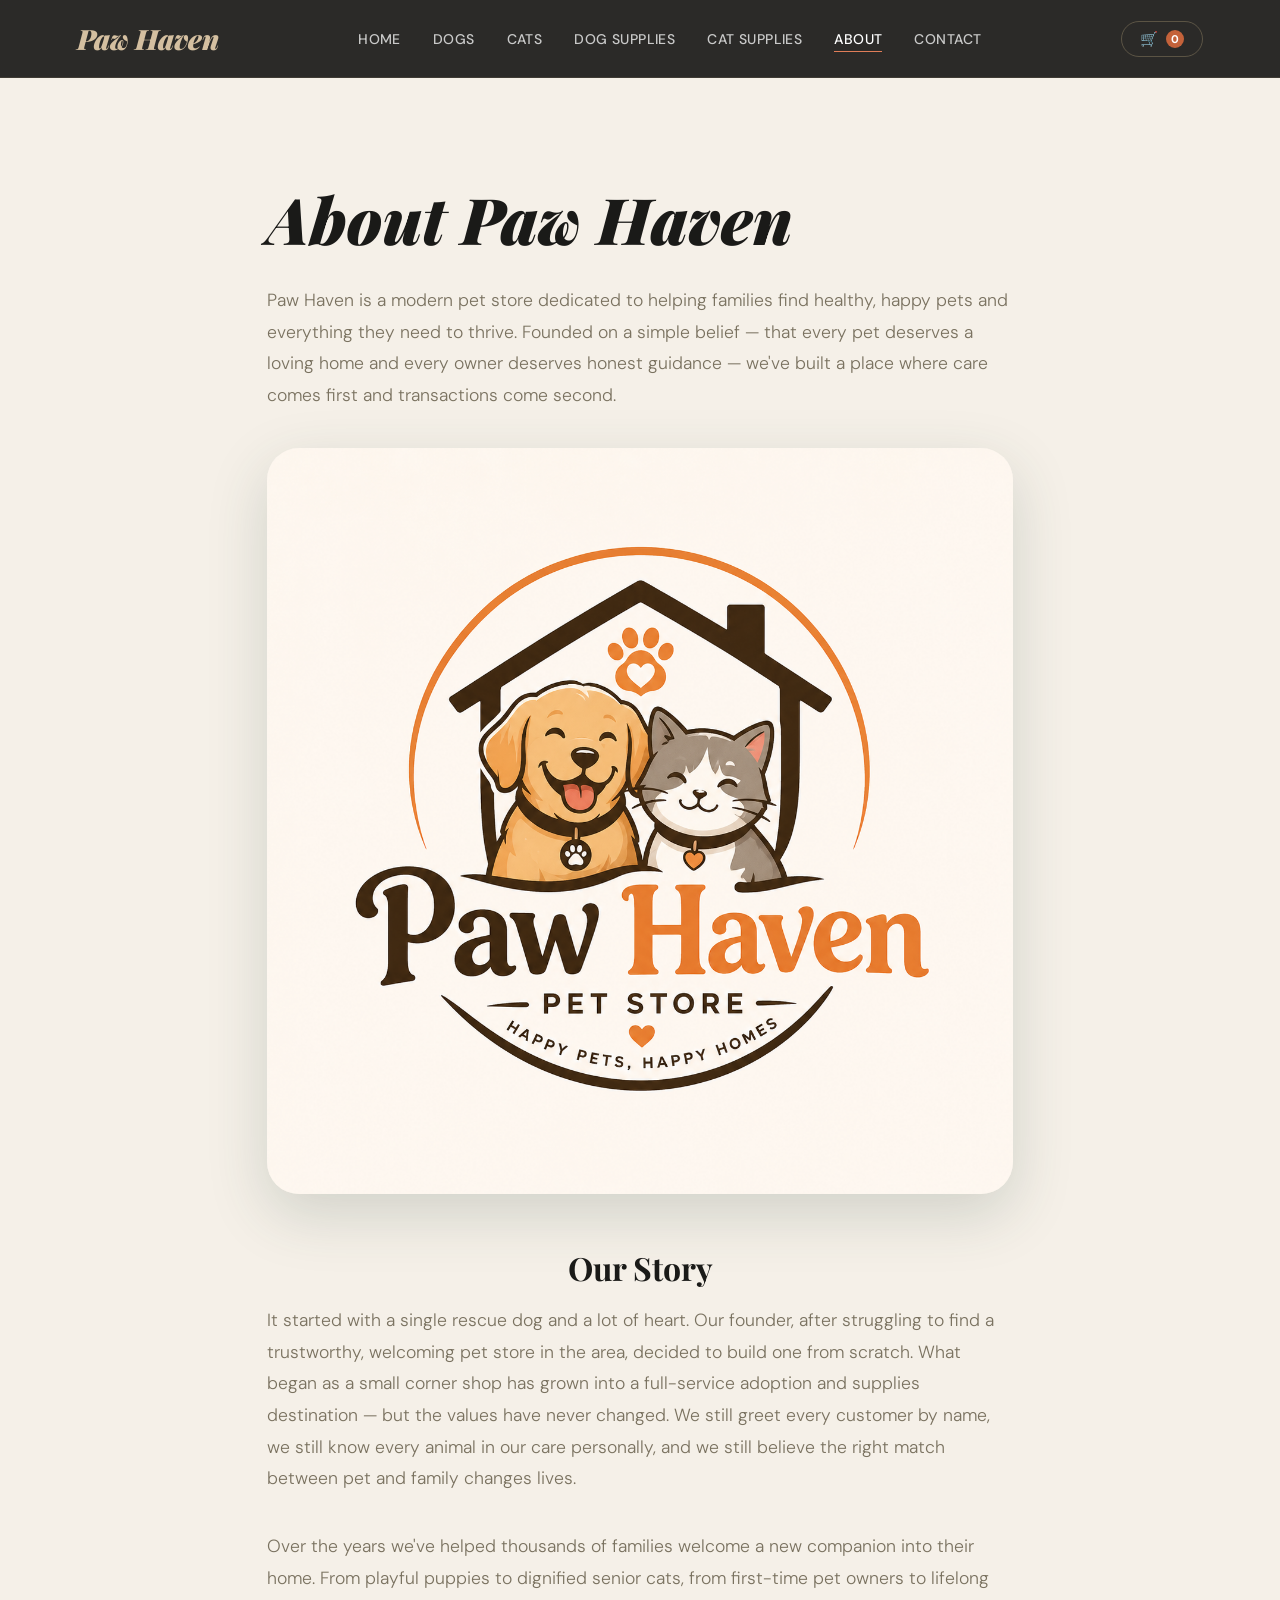
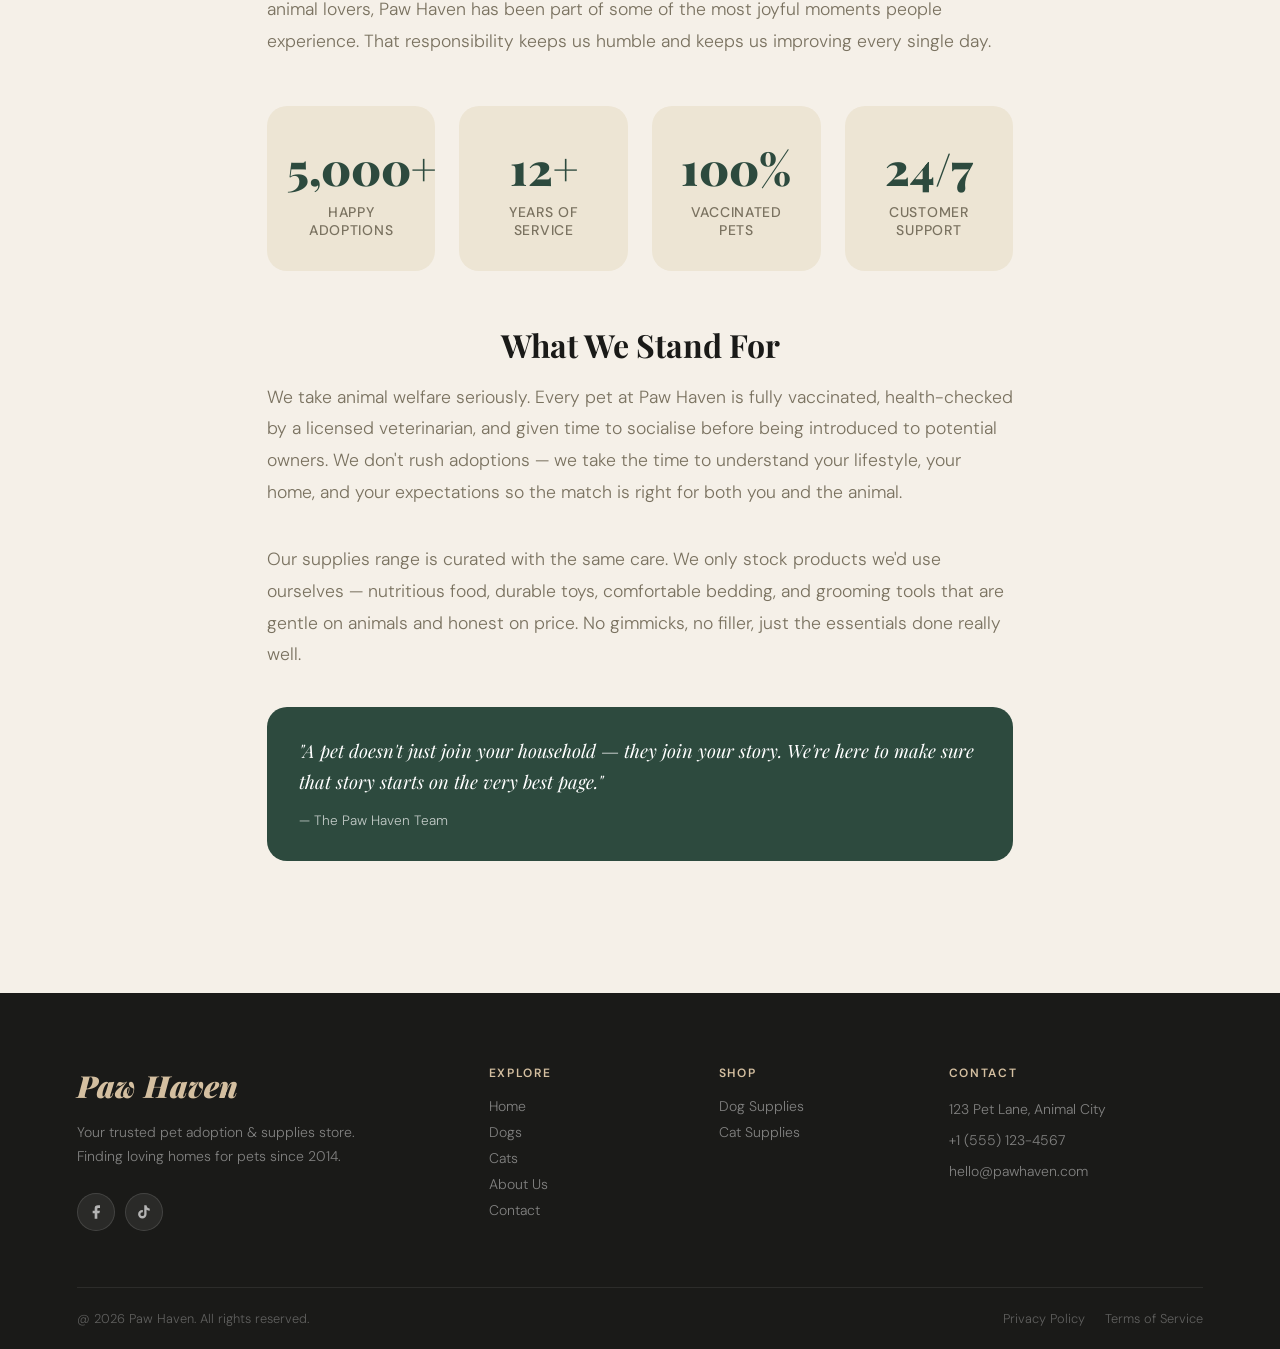
==== about.html @ 6158c5a2 "first update on file" ====
<!DOCTYPE html>
<html lang="en">
<head>
  <meta charset="UTF-8">
  <meta name="viewport" content="width=device-width, initial-scale=1.0">
  <title>Paw Haven</title>

  <!-- CSS -->
  <link rel="stylesheet" href="style.css">
</head>
<body>

  <!-- HEADER -->
  <header>
        <nav class="navbar">
      <a href="index.html" class="logo">Paw Haven</a>
      <ul class="nav-links">
        <li><a href="index.html">Home</a></li>
        <li><a href="dogs.html">Dogs</a></li>
        <li><a href="cats.html">Cats</a></li>
        <li><a href="dog-supplies.html">Dog Supplies</a></li>
        <li><a href="cat-supplies.html">Cat Supplies</a></li>
        <li><a href="about.html" class="active">About</a></li>
        <li><a href="contact.html">Contact</a></li>
      </ul>
      <div class="cart">
        &#x1F6D2; <span id="cart-count">0</span>
      </div>
      <div class="hamburger">&#9776;</div>
    </nav>
  </header>
  <main>
  <section class="about">

    <h1>About Paw Haven</h1>

    <p>
      Paw Haven is a modern pet store dedicated to helping families find healthy, happy pets
      and everything they need to thrive. Founded on a simple belief — that every pet deserves
      a loving home and every owner deserves honest guidance — we've built a place where care
      comes first and transactions come second.
    </p>

    <img src="/images/pic38.png" alt="Paw Haven store and pets">

    <h2 style="font-family:var(--font-display);font-size:2rem;font-weight:700;margin:52px 0 16px;color:var(--charcoal);">Our Story</h2>
    <p>
      It started with a single rescue dog and a lot of heart. Our founder, after struggling to
      find a trustworthy, welcoming pet store in the area, decided to build one from scratch.
      What began as a small corner shop has grown into a full-service adoption and supplies
      destination — but the values have never changed. We still greet every customer by name,
      we still know every animal in our care personally, and we still believe the right match
      between pet and family changes lives.
    </p>

    <p>
      Over the years we've helped thousands of families welcome a new companion into their home.
      From playful puppies to dignified senior cats, from first-time pet owners to lifelong
      animal lovers, Paw Haven has been part of some of the most joyful moments people
      experience. That responsibility keeps us humble and keeps us improving every single day.
    </p>

    <!-- STATS STRIP -->
    <div style="display:grid;grid-template-columns:repeat(auto-fit,minmax(160px,1fr));gap:24px;margin:48px 0;text-align:center;">
      <div style="background:var(--cream-dark);border-radius:var(--radius-md);padding:32px 20px;">
        <div style="font-family:var(--font-display);font-size:2.8rem;font-weight:900;color:var(--forest);">5,000+</div>
        <div style="font-size:.875rem;color:var(--muted);margin-top:6px;font-weight:500;letter-spacing:.05em;text-transform:uppercase;">Happy Adoptions</div>
      </div>
      <div style="background:var(--cream-dark);border-radius:var(--radius-md);padding:32px 20px;">
        <div style="font-family:var(--font-display);font-size:2.8rem;font-weight:900;color:var(--forest);">12+</div>
        <div style="font-size:.875rem;color:var(--muted);margin-top:6px;font-weight:500;letter-spacing:.05em;text-transform:uppercase;">Years of Service</div>
      </div>
      <div style="background:var(--cream-dark);border-radius:var(--radius-md);padding:32px 20px;">
        <div style="font-family:var(--font-display);font-size:2.8rem;font-weight:900;color:var(--forest);">100%</div>
        <div style="font-size:.875rem;color:var(--muted);margin-top:6px;font-weight:500;letter-spacing:.05em;text-transform:uppercase;">Vaccinated Pets</div>
      </div>
      <div style="background:var(--cream-dark);border-radius:var(--radius-md);padding:32px 20px;">
        <div style="font-family:var(--font-display);font-size:2.8rem;font-weight:900;color:var(--forest);">24/7</div>
        <div style="font-size:.875rem;color:var(--muted);margin-top:6px;font-weight:500;letter-spacing:.05em;text-transform:uppercase;">Customer Support</div>
      </div>
    </div>

    <h2 style="font-family:var(--font-display);font-size:2rem;font-weight:700;margin:52px 0 16px;color:var(--charcoal);">What We Stand For</h2>
    <p>
      We take animal welfare seriously. Every pet at Paw Haven is fully vaccinated, health-checked
      by a licensed veterinarian, and given time to socialise before being introduced to potential
      owners. We don't rush adoptions — we take the time to understand your lifestyle, your home,
      and your expectations so the match is right for both you and the animal.
    </p>

    <p>
      Our supplies range is curated with the same care. We only stock products we'd use ourselves —
      nutritious food, durable toys, comfortable bedding, and grooming tools that are gentle on
      animals and honest on price. No gimmicks, no filler, just the essentials done really well.
    </p>

    <p style="margin-top:36px;padding:28px 32px;background:var(--forest);color:white;border-radius:var(--radius-md);font-style:italic;font-family:var(--font-display);font-size:1.15rem;line-height:1.7;">
      "A pet doesn't just join your household — they join your story. We're here to make sure
      that story starts on the very best page."
      <br><span style="font-family:var(--font-body);font-size:.85rem;font-style:normal;opacity:.7;margin-top:12px;display:block;">— The Paw Haven Team</span>
    </p>

  </section>
  </main>

</section>
  <!-- FOOTER -->
  <footer>
    <div class="footer-container">
      <div class="footer-brand">
        <div class="footer-logo">Paw Haven</div>
        <p>Your trusted pet adoption & supplies store. Finding loving homes for pets since 2014.</p>
        <div class="footer-social">
          <a href="#" class="social-link" aria-label="Facebook">
            <svg viewBox="0 0 24 24" fill="currentColor">
              <path d="M18 2h-3a5 5 0 0 0-5 5v3H7v4h3v8h4v-8h3l1-4h-4V7a1 1 0 0 1 1-1h3z"/></svg>
          </a>

          <a href="#" class="social-link" aria-label="TikTok">
            <svg viewBox="0 0 24 24" fill="currentColor">
              <path d="M19.59 6.69a4.83 4.83 0 0 1-3.77-4.25V2h-3.45v13.67a2.89 2.89 0 0 1-2.88 2.5 2.89 
              2.89 0 0 1-2.89-2.89 2.89 2.89 0 0 1 2.89-2.89c.28 0 .54.04.79.1V9.01a6.32 6.32 0 0 0-.79-.05 
              6.34 6.34 0 0 0-6.34 6.34 6.34 6.34 0 0 0 6.34 6.34 6.34 6.34 0 0 0 6.33-6.34V8.69a8.17 8.17 0 
              0 0 4.78 1.52V6.75a4.85 4.85 0 0 1-1.01-.06z"/></svg>
          </a>
        </div>
      </div>
      <div class="footer-col">
        <h4>Explore</h4>
        <a href="index.html">Home</a>
        <a href="dogs.html">Dogs</a>
        <a href="cats.html">Cats</a>
        <a href="about.html">About Us</a>
        <a href="contact.html">Contact</a>
      </div>
      <div class="footer-col">
        <h4>Shop</h4>
        <a href="dog-supplies.html">Dog Supplies</a>
        <a href="cat-supplies.html">Cat Supplies</a>
      </div>
      <div class="footer-col">
        <h4>Contact</h4>
        <p class="footer-contact-item"> 123 Pet Lane, Animal City</p>
        <p class="footer-contact-item"> +1 (555) 123-4567</p>
        <p class="footer-contact-item"> hello@pawhaven.com</p>
      </div>
    </div>
    <div class="footer-bottom">
      <p>@ 2026 Paw Haven. All rights reserved.</p>
      <div class="footer-bottom-links">
        <a href="#">Privacy Policy</a>
        <a href="#">Terms of Service</a>
      </div>
    </div>
  </footer>

  <!-- BACK TO TOP -->
  <button id="topBtn">&#8593;</button>

  <!-- JS -->
  <script src="script.js"></script>

</body>
</html>
---- style.css ----
/* ================================================
   PAW HAVEN — Organic Luxury Redesign
   Aesthetic: Warm earthy tones, editorial serif,
   natural textures, smooth reveals
================================================ */

@import url('https://fonts.googleapis.com/css2?family=Playfair+Display:ital,wght@0,400;0,700;0,900;1,400;1,700&family=DM+Sans:ital,opsz,wght@0,9..40,300;0,9..40,400;0,9..40,500;1,9..40,300&display=swap');

/* ================================================
   ROOT TOKENS
================================================ */
:root {
  --cream:      #f5f0e8;
  --cream-dark: #ede5d4;
  --forest:     #2d4a3e;
  --forest-mid: #3d6455;
  --forest-lt:  #5a8a72;
  --terra:      #c4623a;
  --terra-lt:   #e07d58;
  --sand:       #b8a07a;
  --sand-lt:    #d4bfa0;
  --charcoal:   #1a1a18;
  --muted:      #7a7260;

  --font-display: 'Playfair Display', Georgia, serif;
  --font-body:    'DM Sans', 'Helvetica Neue', sans-serif;

  --radius-sm:  10px;
  --radius-md:  20px;
  --radius-lg:  32px;
  --radius-xl:  48px;

  --shadow-soft: 0 8px 40px rgba(45,74,62,.10);
  --shadow-card: 0 4px 24px rgba(26,26,24,.08);
  --shadow-lift: 0 20px 60px rgba(45,74,62,.18);

  --transition: .35s cubic-bezier(.25,.8,.25,1);
  --transition-fast: .2s ease;
}

/* ================================================
   RESET + BASE
================================================ */
*, *::before, *::after { margin:0; padding:0; box-sizing:border-box; }
html { scroll-behavior:smooth; font-size:16px; }

body {
  font-family: var(--font-body);
  background: var(--cream);
  color: var(--charcoal);
  overflow-x: hidden;
  display: flex;
  flex-direction: column;
  min-height: 100vh;
}

main { flex: 1; }
img { width:100%; display:block; }
a { text-decoration:none; color:inherit; }

/* ================================================
   HEADER + NAVBAR
================================================ */
header {
  position: fixed;
  top: 0; left: 0;
  width: 100%;
  z-index: 1000;
}

.navbar {
  display: flex;
  justify-content: space-between;
  align-items: center;
  padding: 20px 6%;
  background: rgba(26,26,24,.92);
  backdrop-filter: blur(16px) saturate(1.4);
  border-bottom: 1px solid rgba(180,160,122,.15);
  transition: var(--transition);
}

.navbar.scrolled {
  padding: 14px 6%;
  background: rgba(26,26,24,.98);
}

.logo {
  font-family: var(--font-display);
  font-size: 1.75rem;
  font-weight: 900;
  font-style: italic;
  color: var(--sand-lt);
  letter-spacing: -.5px;
}

.nav-links {
  display: flex;
  gap: 32px;
  list-style: none;
}

.nav-links a {
  color: rgba(255,255,255,.75);
  font-size: .875rem;
  font-weight: 500;
  letter-spacing: .03em;
  text-transform: uppercase;
  transition: var(--transition-fast);
  position: relative;
  padding-bottom: 4px;
}

.nav-links a::after {
  content: '';
  position: absolute;
  bottom: 0; left: 0;
  width: 0; height: 1.5px;
  background: var(--terra-lt);
  transition: var(--transition);
}

.nav-links a:hover { color: white; }
.nav-links a:hover::after { width: 100%; }

.cart {
  display: flex;
  align-items: center;
  gap: 8px;
  color: white;
  cursor: pointer;
  font-size: .9rem;
  font-weight: 500;
  padding: 8px 18px;
  border: 1px solid rgba(180,160,122,.35);
  border-radius: 999px;
  transition: var(--transition-fast);
}
.cart:hover { border-color: var(--sand-lt); background: rgba(180,160,122,.1); }

#cart-count {
  background: var(--terra);
  color: white;
  font-size: .7rem;
  font-weight: 700;
  width: 18px; height: 18px;
  border-radius: 50%;
  display: inline-flex;
  align-items: center;
  justify-content: center;
}

.hamburger {
  display: none;
  color: white;
  font-size: 1.8rem;
  cursor: pointer;
  background: none;
  border: none;
  line-height: 1;
}

/* ================================================
   BUTTONS
================================================ */
.btn {
  display: inline-block;
  padding: 13px 32px;
  border-radius: 999px;
  background: var(--forest);
  color: white;
  font-family: var(--font-body);
  font-size: .875rem;
  font-weight: 500;
  letter-spacing: .04em;
  text-transform: uppercase;
  border: 2px solid var(--forest);
  cursor: pointer;
  transition: var(--transition);
  position: relative;
  overflow: hidden;
  z-index: 0;
}

.btn:hover { transform: translateY(-3px); box-shadow: 0 12px 30px rgba(45,74,62,.3); background: var(--forest-mid); border-color: var(--forest-mid); }

.secondary-btn {
  background: var(--terra);
  border-color: var(--terra);
  margin-left: 12px;
}
.secondary-btn:hover { background: var(--terra-lt); border-color: var(--terra-lt); box-shadow: 0 12px 30px rgba(196,98,58,.3); }

/* Card button full-width */
.card .btn {
  margin: 0 20px 20px;
  width: calc(100% - 40px);
  text-align: center;
}

/* ================================================
   HERO SECTION
================================================ */
.hero {
  position: relative;
  height: 100vh;
  min-height: 600px;
  overflow: hidden;
}

.slides {
  display: none;
  position: absolute;
  inset: 0;
}

.slides img {
  width: 100%; height: 100%;
  object-fit: cover;
}

.hero::before {
  content: '';
  position: absolute;
  inset: 0;
  background: linear-gradient(
    110deg,
    rgba(26,26,24,.88) 0%,
    rgba(45,74,62,.5) 55%,
    rgba(196,98,58,.15) 100%
  );
  z-index: 1;
}

.hero::after {
  content: '';
  position: absolute;
  bottom: -2px; left: 0;
  width: 100%; height: 80px;
  background: var(--cream);
  clip-path: ellipse(55% 100% at 50% 100%);
  z-index: 2;
}

.hero-content {
  position: absolute;
  top: 50%; left: 6%;
  transform: translateY(-50%);
  z-index: 3;
  max-width: 680px;
}

.hero-eyebrow {
  display: inline-block;
  font-size: .75rem;
  font-weight: 500;
  letter-spacing: .18em;
  text-transform: uppercase;
  color: var(--sand-lt);
  margin-bottom: 20px;
  padding: 6px 16px;
  border: 1px solid rgba(180,160,122,.4);
  border-radius: 999px;
  background: rgba(180,160,122,.08);
  animation: fadeUp .8s ease both;
}

.hero-content h1 {
  font-family: var(--font-display);
  font-size: clamp(3rem, 6vw, 5.5rem);
  font-weight: 900;
  color: white;
  line-height: 1.08;
  animation: fadeUp .8s .15s ease both;
}

.hero-content h1 em {
  font-style: italic;
  color: var(--sand-lt);
}

.hero-content p {
  margin-top: 20px;
  font-size: 1.1rem;
  color: rgba(255,255,255,.7);
  font-weight: 300;
  line-height: 1.6;
  animation: fadeUp .8s .3s ease both;
}

.hero-actions {
  margin-top: 36px;
  display: flex;
  flex-wrap: wrap;
  gap: 14px;
  animation: fadeUp .8s .45s ease both;
}

.prev, .next {
  position: absolute;
  top: 50%; z-index: 3;
  transform: translateY(-50%);
  width: 50px; height: 50px;
  border-radius: 50%;
  background: rgba(255,255,255,.12);
  color: white;
  font-size: 1.2rem;
  border: 1px solid rgba(255,255,255,.2);
  cursor: pointer;
  display: flex;
  align-items: center;
  justify-content: center;
  transition: var(--transition-fast);
  backdrop-filter: blur(8px);
}
.prev { left: 3%; }
.next { right: 3%; }
.prev:hover, .next:hover { background: rgba(255,255,255,.25); }

.dots {
  position: absolute;
  bottom: 100px; left: 50%;
  transform: translateX(-50%);
  z-index: 3;
  display: flex;
  gap: 8px;
}
.dot {
  width: 6px; height: 6px;
  border-radius: 50%;
  background: rgba(255,255,255,.4);
  cursor: pointer;
  transition: var(--transition-fast);
}
.dot.active, .dot:hover {
  background: white;
  width: 22px;
  border-radius: 999px;
}

/* ================================================
   SECTION DEFAULTS
================================================ */
section { padding: 96px 6%; }

section h2 {
  font-family: var(--font-display);
  font-size: clamp(2rem, 4vw, 3rem);
  font-weight: 700;
  text-align: center;
  margin-bottom: 52px;
  color: var(--charcoal);
}

/* ================================================
   CARDS
================================================ */
.card {
  background: white;
  border-radius: var(--radius-md);
  overflow: hidden;
  box-shadow: var(--shadow-card);
  transition: var(--transition);
}

.card:hover {
  transform: translateY(-8px);
  box-shadow: var(--shadow-lift);
}

.card img {
  height: 220px;
  object-fit: cover;
  transition: transform .6s ease;
}
.card:hover img { transform: scale(1.04); }

.card h3 {
  font-family: var(--font-display);
  font-size: 1.15rem;
  font-weight: 700;
  padding: 16px 20px 4px;
}

.card p {
  padding: 4px 20px;
  color: var(--muted);
  font-size: .875rem;
}

.card h4 {
  padding: 6px 20px 16px;
  color: var(--forest);
  font-size: 1.1rem;
  font-weight: 700;
}

/* ================================================
   GRIDS
================================================ */
.category-grid,
.products,
.why-grid,
.testimonial-grid {
  display: grid;
  grid-template-columns: repeat(auto-fit, minmax(260px, 1fr));
  gap: 28px;
}

/* ================================================
   PAGE BANNER
================================================ */
.page-banner {
  height: 48vh;
  min-height: 280px;
  display: flex;
  flex-direction: column;
  align-items: center;
  justify-content: center;
  text-align: center;
  position: relative;
  overflow: hidden;
  background:
    linear-gradient(rgba(26,26,24,.7), rgba(45,74,62,.6)),
    url("../images/banner.jpg") center/cover no-repeat;
  padding-top: 80px;
}

.page-banner::after {
  content: '';
  position: absolute;
  bottom: -2px; left: 0;
  width: 100%; height: 60px;
  background: var(--cream);
  clip-path: ellipse(55% 100% at 50% 100%);
}

.page-banner h1 {
  font-family: var(--font-display);
  font-size: clamp(2.5rem, 6vw, 4.5rem);
  font-weight: 900;
  font-style: italic;
  color: white;
  position: relative;
  z-index: 1;
  text-shadow: 0 4px 30px rgba(0,0,0,.3);
}

/* ================================================
   SEARCH BAR
================================================ */
.search-section {
  text-align: center;
  padding: 48px 6% 0;
}

.search-section input,
#searchInput {
  width: 100%;
  max-width: 560px;
  padding: 15px 28px;
  border: 2px solid var(--cream-dark);
  border-radius: 999px;
  outline: none;
  background: white;
  font-family: var(--font-body);
  font-size: .95rem;
  color: var(--charcoal);
  transition: var(--transition-fast);
  box-shadow: var(--shadow-soft);
}

.search-section input:focus,
#searchInput:focus {
  border-color: var(--forest-lt);
  box-shadow: 0 0 0 4px rgba(90,138,114,.12);
}

/* ================================================
   WHY US
================================================ */
.why-us {
  background: linear-gradient(135deg, var(--forest) 0%, var(--forest-mid) 100%);
  position: relative;
  overflow: hidden;
}

.why-us h2 { color: white; }

.why-card {
  background: rgba(255,255,255,.08);
  border: 1px solid rgba(255,255,255,.12);
  border-radius: var(--radius-md);
  padding: 36px 32px;
  transition: var(--transition);
}

.why-card:hover {
  background: rgba(255,255,255,.14);
  transform: translateY(-6px);
}

.why-card h3 {
  font-family: var(--font-display);
  font-size: 1.3rem;
  color: white;
  margin-bottom: 10px;
  font-weight: 700;
}

.why-card p {
  color: rgba(255,255,255,.65);
  font-size: .9rem;
  line-height: 1.65;
  font-weight: 300;
}

/* ================================================
   TESTIMONIALS
================================================ */
.testimonials {
  background: var(--cream-dark);
}

.testimonial {
  background: white;
  border-radius: var(--radius-md);
  padding: 36px 32px;
  box-shadow: var(--shadow-card);
  transition: var(--transition);
  border-left: 4px solid var(--terra);
}

.testimonial:hover {
  transform: translateY(-6px);
  box-shadow: var(--shadow-lift);
}

.testimonial p {
  font-family: var(--font-display);
  font-style: italic;
  font-size: 1.05rem;
  color: var(--charcoal);
  line-height: 1.6;
  margin-bottom: 20px;
}

.testimonial h4 {
  font-size: .85rem;
  font-weight: 600;
  letter-spacing: .06em;
  text-transform: uppercase;
  color: var(--muted);
}

/* ================================================
   FAQ
================================================ */
.faq { max-width: 760px; margin: 0 auto; }

.faq-item {
  background: white;
  border-radius: var(--radius-sm);
  padding: 0;
  margin-bottom: 16px;
  overflow: hidden;
  box-shadow: var(--shadow-card);
  border: 1px solid var(--cream-dark);
}

.faq-item h3 {
  padding: 22px 28px;
  font-weight: 600;
  font-size: .95rem;
  color: var(--charcoal);
  cursor: pointer;
}

.faq-item p {
  padding: 4px 28px 22px;
  font-size: .9rem;
  color: var(--muted);
  line-height: 1.7;
  font-weight: 300;
}

/* ================================================
   NEWSLETTER
================================================ */
.newsletter {
  background: linear-gradient(135deg, var(--terra) 0%, #a84f2d 100%);
  text-align: center;
  padding: 80px 6%;
}

.newsletter h2 { color: white; }

.newsletter form {
  display: flex;
  gap: 12px;
  max-width: 500px;
  margin: 0 auto;
  flex-wrap: wrap;
  justify-content: center;
}

.newsletter input {
  flex: 1;
  min-width: 220px;
  padding: 14px 24px;
  border-radius: 999px;
  border: 1px solid rgba(255,255,255,.3);
  outline: none;
  font-family: var(--font-body);
  font-size: .95rem;
  background: rgba(255,255,255,.15);
  color: white;
}

.newsletter input::placeholder { color: rgba(255,255,255,.6); }
.newsletter input:focus { background: rgba(255,255,255,.22); }

.newsletter .btn {
  background: white;
  color: var(--terra);
  border-color: white;
}
.newsletter .btn:hover { background: var(--cream); border-color: var(--cream); }

/* ================================================
   ABOUT PAGE
================================================ */
.about {
  max-width: 900px;
  margin: 80px auto 0;
  padding: 96px 6%;
}

.about h1 {
  font-family: var(--font-display);
  font-size: clamp(2.5rem, 5vw, 4rem);
  font-weight: 900;
  font-style: italic;
  color: var(--charcoal);
  margin-bottom: 24px;
}

.about p {
  font-size: 1.1rem;
  color: var(--muted);
  line-height: 1.8;
  font-weight: 300;
  margin-bottom: 36px;
}

.about img {
  border-radius: var(--radius-lg);
  box-shadow: var(--shadow-lift);
}

/* ================================================
   CONTACT PAGE
================================================ */
.contact {
  max-width: 760px;
  margin: 80px auto 0;
  padding: 96px 6%;
}

.contact h1 {
  font-family: var(--font-display);
  font-size: clamp(2.5rem, 5vw, 3.5rem);
  font-weight: 900;
  font-style: italic;
  color: var(--charcoal);
  margin-bottom: 36px;
}

#contactForm {
  display: flex;
  flex-direction: column;
  gap: 16px;
  margin-bottom: 40px;
}

#contactForm input,
#contactForm textarea {
  padding: 15px 20px;
  border: 2px solid var(--cream-dark);
  border-radius: var(--radius-sm);
  outline: none;
  font-family: var(--font-body);
  font-size: .95rem;
  background: white;
  color: var(--charcoal);
  transition: var(--transition-fast);
  width: 100%;
}

#contactForm input:focus,
#contactForm textarea:focus {
  border-color: var(--forest-lt);
  box-shadow: 0 0 0 4px rgba(90,138,114,.1);
}

#contactForm textarea {
  min-height: 140px;
  resize: vertical;
}

.contact iframe {
  border-radius: var(--radius-md);
  overflow: hidden;
  box-shadow: var(--shadow-card);
}

/* ================================================
   FOOTER
================================================ */
footer {
  background: var(--charcoal);
  color: white;
  padding: 64px 6% 32px;
}

.footer-container {
  display: flex;
  flex-direction: column;
  align-items: center;
  text-align: center;
}

.footer-container h2 {
  font-family: var(--font-display);
  font-style: italic;
  font-size: 2.2rem;
  color: var(--sand-lt);
  margin-bottom: 10px;
}

.footer-container p {
  color: rgba(255,255,255,.45);
  font-size: .9rem;
  font-weight: 300;
  max-width: 420px;
  line-height: 1.7;
  margin-bottom: 28px;
}

.footer-links {
  display: flex;
  flex-wrap: wrap;
  justify-content: center;
  gap: 6px 24px;
  margin-bottom: 40px;
}

.footer-links a {
  color: rgba(255,255,255,.5);
  font-size: .85rem;
  transition: var(--transition-fast);
  padding: 4px 0;
}
.footer-links a:hover { color: var(--sand-lt); }

footer > p {
  text-align: center;
  color: rgba(255,255,255,.35);
  font-size: .8rem;
  font-weight: 300;
  margin-top: 28px;
  padding-top: 28px;
  border-top: 1px solid rgba(255,255,255,.08);
}

/* ================================================
   BACK TO TOP
================================================ */
#topBtn {
  position: fixed;
  right: 24px; bottom: 24px;
  width: 50px; height: 50px;
  border-radius: 50%;
  border: none;
  background: var(--forest);
  color: white;
  font-size: 1.2rem;
  cursor: pointer;
  display: none;
  z-index: 999;
  box-shadow: 0 8px 24px rgba(45,74,62,.35);
  transition: var(--transition-fast);
}
#topBtn:hover { transform: translateY(-4px); background: var(--forest-mid); }

/* ================================================
   ANIMATIONS
================================================ */
@keyframes fadeUp {
  from { opacity:0; transform: translateY(24px); }
  to   { opacity:1; transform: translateY(0); }
}

/* ================================================
   RESPONSIVE — TABLET 900px
================================================ */
@media (max-width: 900px) {
  .hamburger { display: block; }

  .nav-links {
    position: fixed;
    top: 0; right: -100%;
    width: min(320px, 85vw);
    height: 100dvh;
    background: var(--charcoal);
    flex-direction: column;
    justify-content: center;
    padding: 48px 40px;
    gap: 28px;
    transition: right .4s cubic-bezier(.25,.8,.25,1);
    box-shadow: -8px 0 40px rgba(0,0,0,.3);
    z-index: 999;
  }

  .nav-links.active { right: 0; }
  .nav-links a { font-size: 1rem; color: rgba(255,255,255,.85); }

  .hero-content h1 { font-size: clamp(2.4rem, 7vw, 3.5rem); }
}

/* ================================================
   RESPONSIVE — MOBILE 640px
================================================ */
@media (max-width: 640px) {
  .navbar { padding: 16px 5%; }
  .logo { font-size: 1.45rem; }

  section { padding: 72px 5%; }

  .hero-content { left: 5%; right: 5%; }
  .hero-content h1 { font-size: clamp(2rem, 9vw, 2.8rem); }
  .hero-content p { font-size: .95rem; }

  .hero-actions { flex-direction: column; }
  .hero-actions .btn,
  .hero-actions .secondary-btn {
    width: 100%;
    text-align: center;
    margin-left: 0;
  }

  .hero::after { height: 50px; }

  .category-grid,
  .why-grid,
  .testimonial-grid { grid-template-columns: 1fr; }

  .products { grid-template-columns: repeat(auto-fill, minmax(200px, 1fr)); }

  .page-banner { padding-top: 70px; height: 42vh; }

  .newsletter form { flex-direction: column; }
  .newsletter input { min-width: unset; width: 100%; }
  .newsletter .btn { width: 100%; text-align: center; }

  #topBtn { right: 16px; bottom: 16px; width: 44px; height: 44px; }

  .secondary-btn { margin-left: 0; }
}

/* ================================================
   RESPONSIVE — SMALL 400px
================================================ */
@media (max-width: 400px) {
  .logo { font-size: 1.25rem; }
  .hero-content h1 { font-size: 1.9rem; }
  .products { grid-template-columns: 1fr; }
}

/* ================================================
   ACTIVE NAV LINK
================================================ */
.nav-links a.active {
  color: white;
}
.nav-links a.active::after {
  width: 100%;
  background: var(--terra-lt);
}

/* ================================================
   FOOTER — MULTI-COLUMN REDESIGN
================================================ */
footer {
  background: var(--charcoal);
  color: white;
  padding: 72px 6% 0;
}

.footer-container {
  display: grid;
  grid-template-columns: 2fr 1fr 1fr 1.4fr;
  gap: 48px;
  padding-bottom: 56px;
  border-bottom: 1px solid rgba(255,255,255,.08);
  align-items: start;
  text-align: left;
}

/* Brand column */
.footer-brand .footer-logo {
  font-family: var(--font-display);
  font-size: 1.9rem;
  font-weight: 900;
  font-style: italic;
  color: var(--sand-lt);
  margin-bottom: 14px;
}

.footer-brand > p {
  color: rgba(255,255,255,.45);
  font-size: .875rem;
  font-weight: 300;
  line-height: 1.75;
  margin-bottom: 24px;
  max-width: 280px;
}

/* Social icons */
.footer-social {
  display: flex;
  gap: 10px;
  flex-wrap: wrap;
}

.social-link {
  display: flex;
  align-items: center;
  justify-content: center;
  width: 38px;
  height: 38px;
  border-radius: 50%;
  background: rgba(255,255,255,.07);
  border: 1px solid rgba(255,255,255,.12);
  color: rgba(255,255,255,.65);
  transition: var(--transition-fast);
}

.social-link svg {
  width: 16px;
  height: 16px;
}

.social-link:hover {
  background: var(--terra);
  border-color: var(--terra);
  color: white;
  transform: translateY(-3px);
}

/* Footer columns */
.footer-col h4 {
  font-size: .75rem;
  font-weight: 600;
  letter-spacing: .14em;
  text-transform: uppercase;
  color: var(--sand-lt);
  margin-bottom: 18px;
}

.footer-col a,
.footer-col p {
  display: block;
  color: rgba(255,255,255,.45);
  font-size: .875rem;
  font-weight: 300;
  line-height: 1;
  margin-bottom: 12px;
  transition: var(--transition-fast);
}

.footer-col a:hover {
  color: white;
  padding-left: 4px;
}

.footer-contact-item {
  color: rgba(255,255,255,.45) !important;
  font-size: .875rem !important;
  font-weight: 300 !important;
  line-height: 1.5 !important;
  margin-bottom: 10px !important;
}

/* Footer bottom bar */
.footer-bottom {
  display: flex;
  justify-content: space-between;
  align-items: center;
  padding: 22px 0;
  color: rgba(255,255,255,.3);
  font-size: .8rem;
  font-weight: 300;
  flex-wrap: wrap;
  gap: 10px;
}

.footer-bottom-links {
  display: flex;
  gap: 20px;
}

.footer-bottom-links a {
  color: rgba(255,255,255,.3);
  font-size: .8rem;
  transition: var(--transition-fast);
}

.footer-bottom-links a:hover { color: rgba(255,255,255,.7); }

/* Override old footer-container centering */
.footer-container h2,
.footer-container > p {
  display: none; /* replaced by footer-brand */
}

/* Keep old single-p footer style away */
footer > p { display: none; }

/* ================================================
   FOOTER RESPONSIVE
================================================ */
@media (max-width: 900px) {
  .footer-container {
    grid-template-columns: 1fr 1fr;
    gap: 36px;
  }
  .footer-brand { grid-column: 1 / -1; }
}

@media (max-width: 500px) {
  .footer-container {
    grid-template-columns: 1fr;
    gap: 28px;
  }
  .footer-brand { grid-column: auto; }
  .footer-bottom { flex-direction: column; text-align: center; }
}

/* Logo link — preserve styling when logo is an <a> tag */
a.logo {
  color: var(--sand-lt);
  text-decoration: none;
}
a.logo:hover {
  color: white;
  opacity: .85;
}
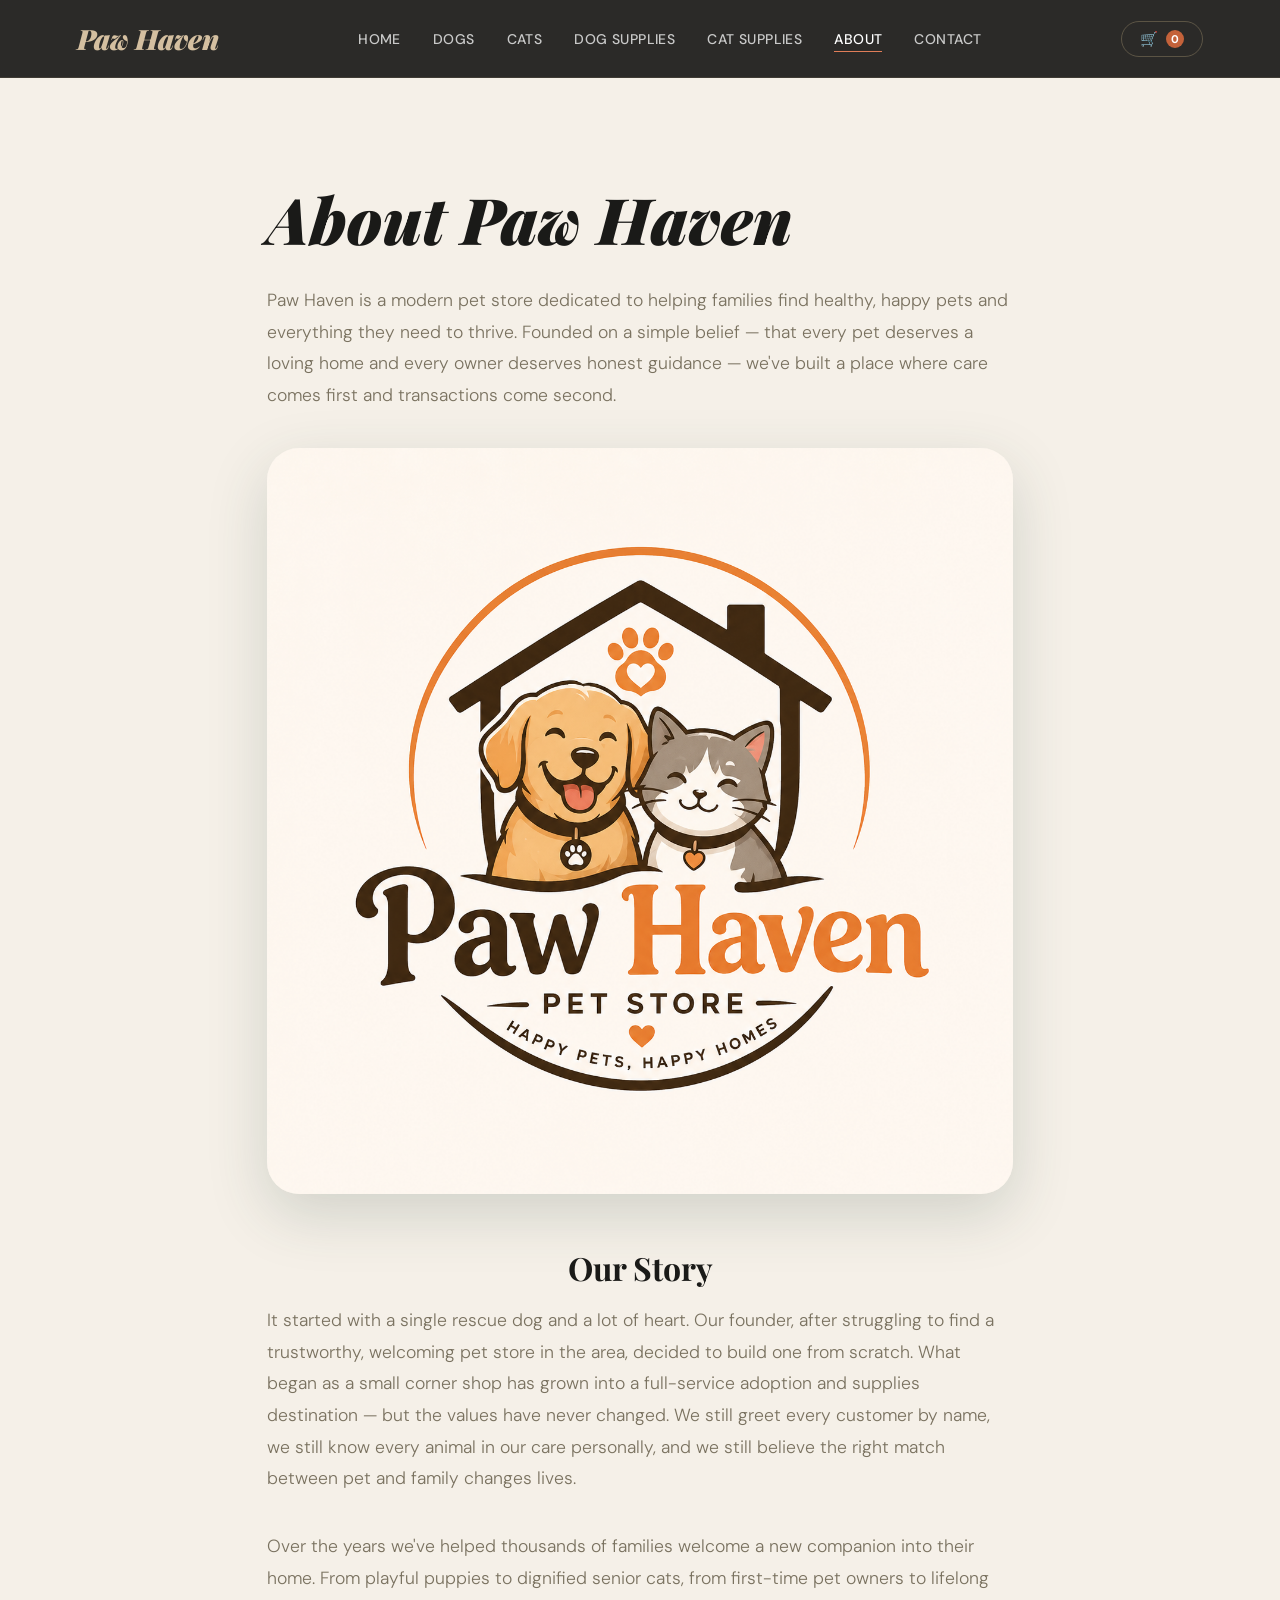
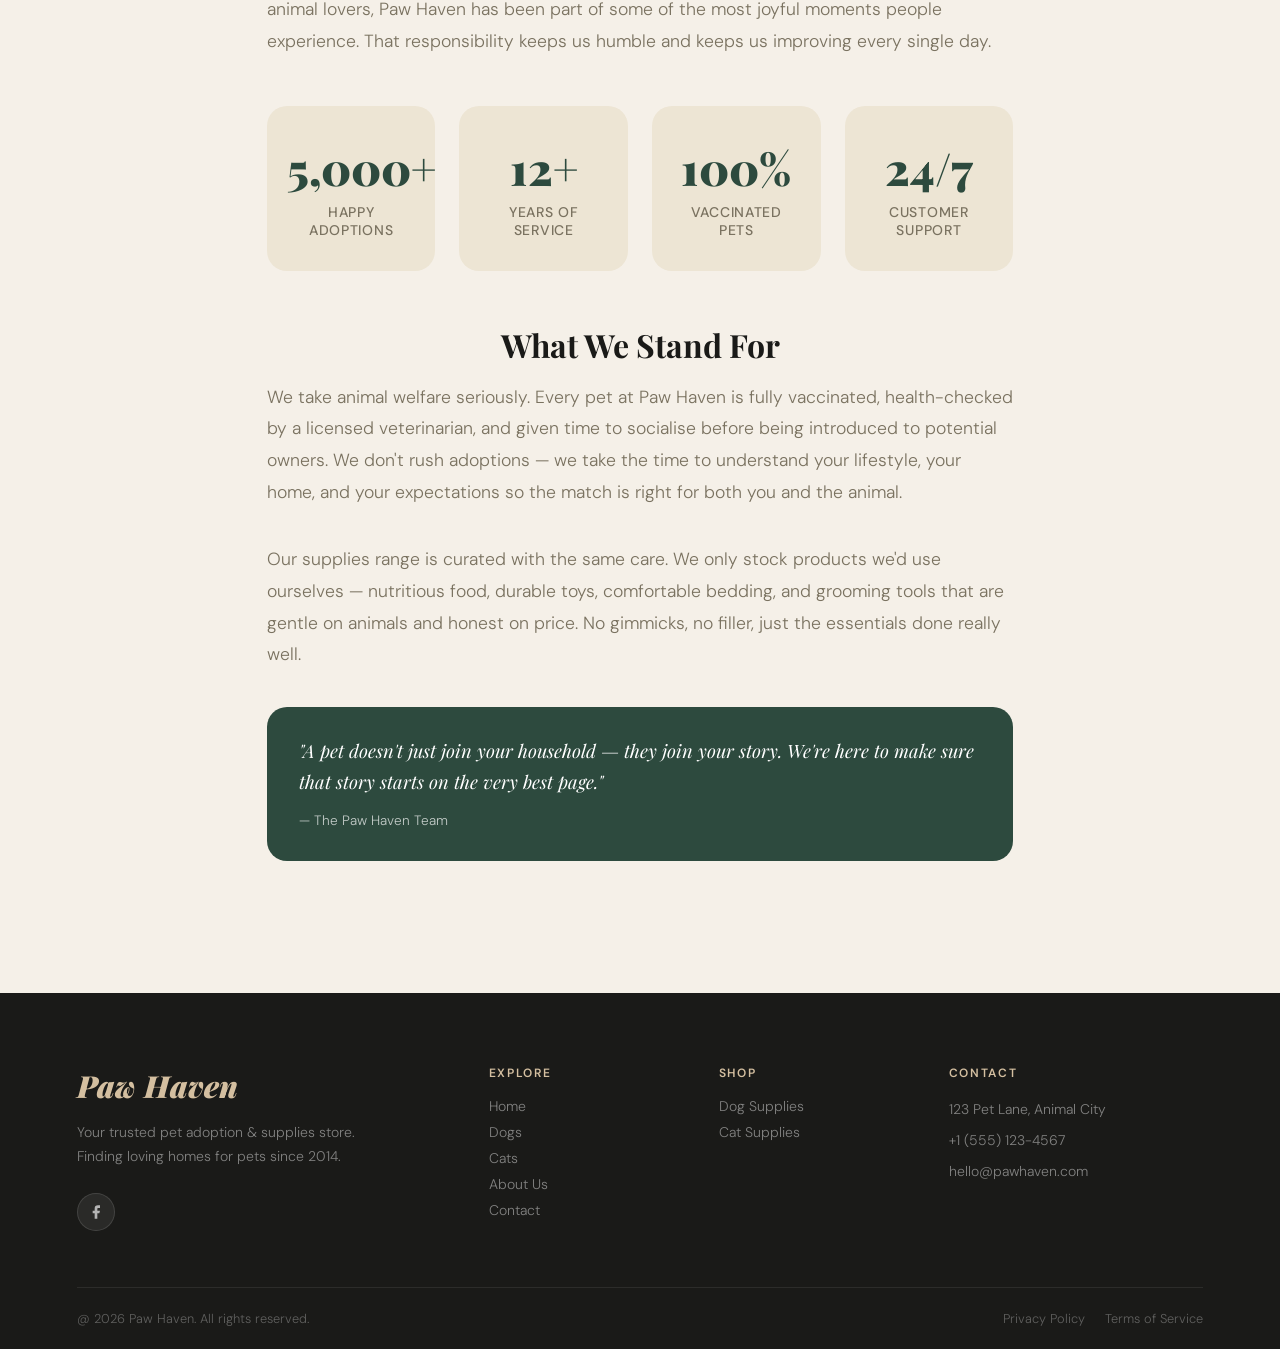
==== commit adfdba17: "updated footer" ====
--- a/about.html
+++ b/about.html
@@ -111,17 +111,9 @@
         <div class="footer-logo">Paw Haven</div>
         <p>Your trusted pet adoption & supplies store. Finding loving homes for pets since 2014.</p>
         <div class="footer-social">
-          <a href="#" class="social-link" aria-label="Facebook">
+          <a href="https://www.facebook.com/profile.php?id=61581772746567" class="social-link" aria-label="Facebook">
             <svg viewBox="0 0 24 24" fill="currentColor">
               <path d="M18 2h-3a5 5 0 0 0-5 5v3H7v4h3v8h4v-8h3l1-4h-4V7a1 1 0 0 1 1-1h3z"/></svg>
-          </a>
-
-          <a href="#" class="social-link" aria-label="TikTok">
-            <svg viewBox="0 0 24 24" fill="currentColor">
-              <path d="M19.59 6.69a4.83 4.83 0 0 1-3.77-4.25V2h-3.45v13.67a2.89 2.89 0 0 1-2.88 2.5 2.89 
-              2.89 0 0 1-2.89-2.89 2.89 2.89 0 0 1 2.89-2.89c.28 0 .54.04.79.1V9.01a6.32 6.32 0 0 0-.79-.05 
-              6.34 6.34 0 0 0-6.34 6.34 6.34 6.34 0 0 0 6.34 6.34 6.34 6.34 0 0 0 6.33-6.34V8.69a8.17 8.17 0 
-              0 0 4.78 1.52V6.75a4.85 4.85 0 0 1-1.01-.06z"/></svg>
           </a>
         </div>
       </div>
